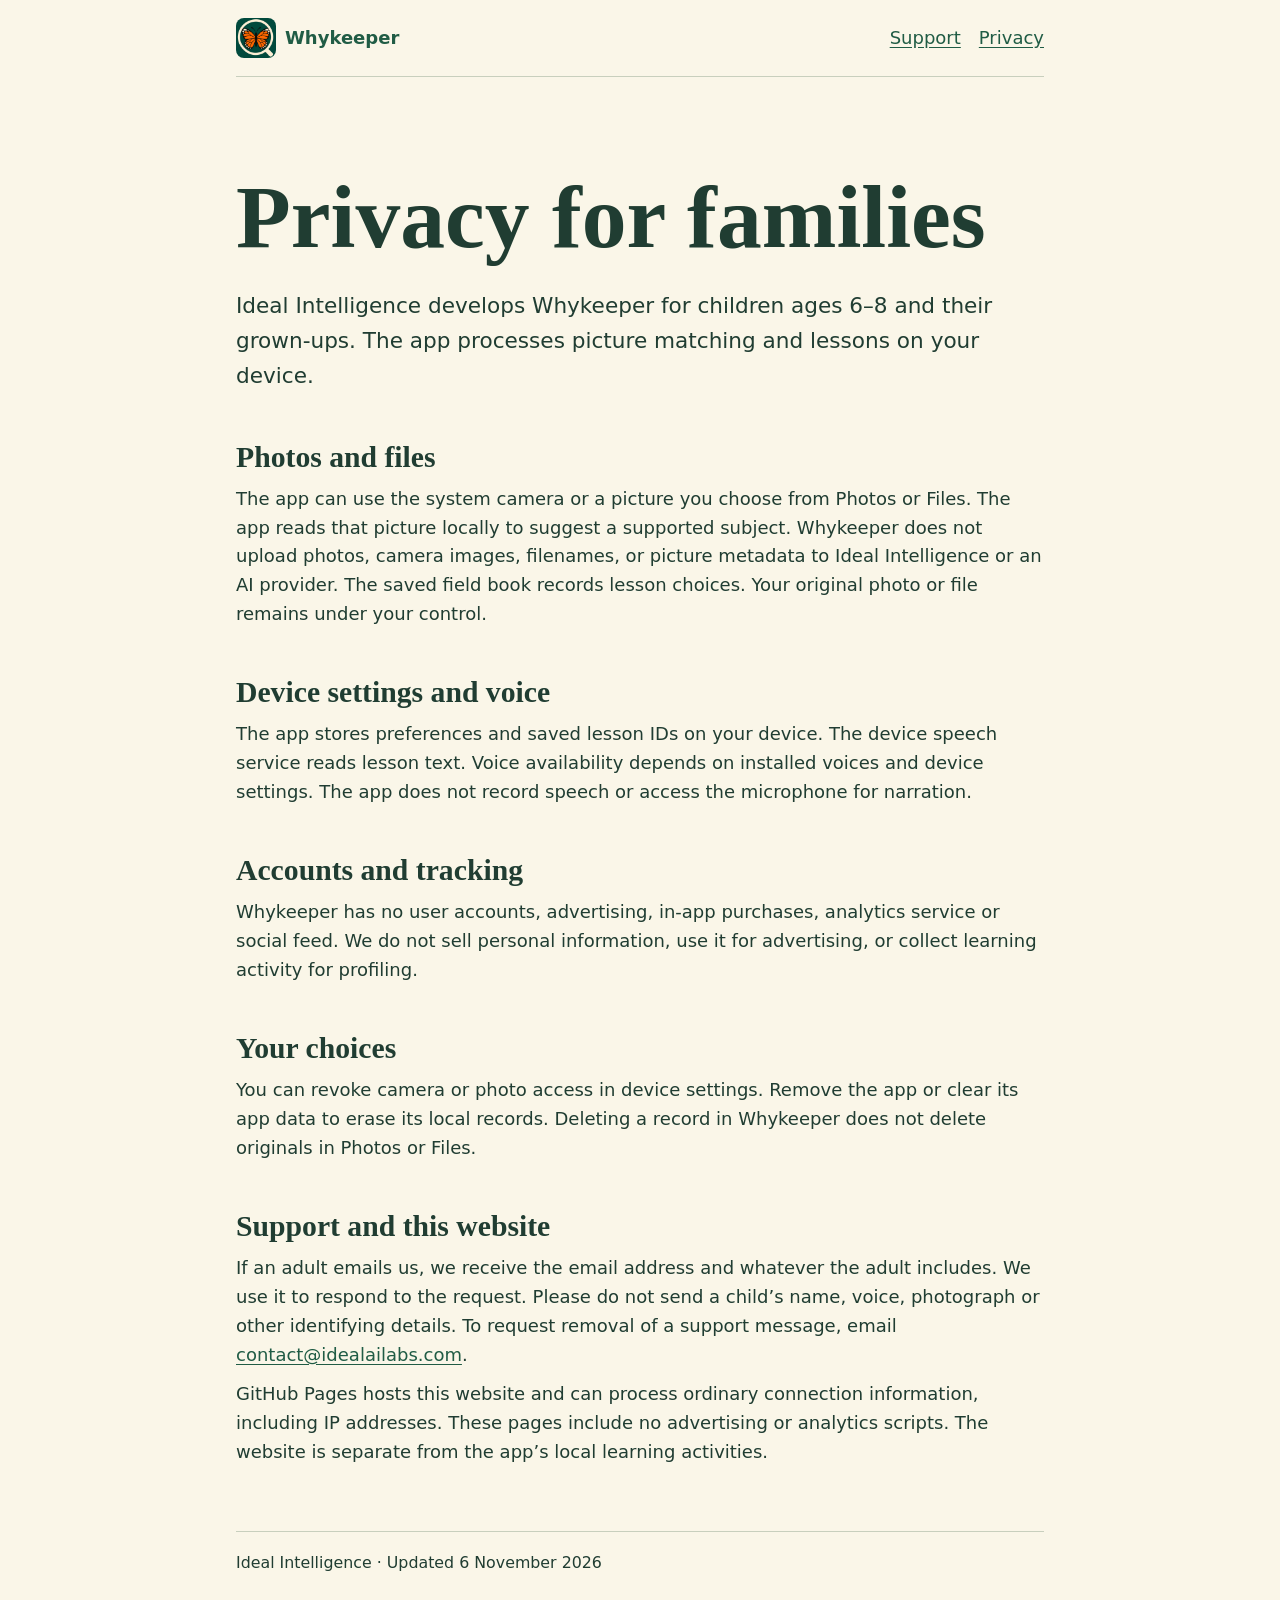
==== privacy.html @ 1511549a "feat: publish Whykeeper family support and privacy pages" ====
<!doctype html>
<html lang="en"><head><meta charset="utf-8"><meta name="viewport" content="width=device-width, initial-scale=1"><link rel="icon" href="icon.png"><link rel="stylesheet" href="style.css"><title>Privacy policy · Whykeeper</title></head>
<body><header><a href="./" aria-label="Whykeeper home"><img alt="" src="icon.png" width="40" height="40">Whykeeper</a><nav aria-label="For families"><a href="support.html">Support</a><a href="privacy.html">Privacy</a></nav></header><main><h1>Privacy for families</h1><p class="intro">Ideal Intelligence develops Whykeeper for children ages 6–8 and their grown-ups. The app processes picture matching and lessons on your device.</p>
<h2>Photos and files</h2><p>The app can use the system camera or a picture you choose from Photos or Files. The app reads that picture locally to suggest a supported subject. Whykeeper does not upload photos, camera images, filenames, or picture metadata to Ideal Intelligence or an AI provider. The saved field book records lesson choices. Your original photo or file remains under your control.</p>
<h2>Device settings and voice</h2><p>The app stores preferences and saved lesson IDs on your device. The device speech service reads lesson text. Voice availability depends on installed voices and device settings. The app does not record speech or access the microphone for narration.</p>
<h2>Accounts and tracking</h2><p>Whykeeper has no user accounts, advertising, in-app purchases, analytics service or social feed. We do not sell personal information, use it for advertising, or collect learning activity for profiling.</p>
<h2>Your choices</h2><p>You can revoke camera or photo access in device settings. Remove the app or clear its app data to erase its local records. Deleting a record in Whykeeper does not delete originals in Photos or Files.</p>
<h2>Support and this website</h2><p>If an adult emails us, we receive the email address and whatever the adult includes. We use it to respond to the request. Please do not send a child’s name, voice, photograph or other identifying details. To request removal of a support message, email <a href="mailto:contact@idealailabs.com">contact@idealailabs.com</a>.</p><p>GitHub Pages hosts this website and can process ordinary connection information, including IP addresses. These pages include no advertising or analytics scripts. The website is separate from the app’s local learning activities.</p></main><footer>Ideal Intelligence · Updated 6 November 2026</footer></body></html>
---- style.css ----
* {box-sizing:border-box} :root {background:#faf6e8; color:#203d32; font:18px/1.6 system-ui,sans-serif} body {max-width:52rem; margin:auto; padding:0 clamp(18px,5vw,64px)} header,header a,nav {display:flex; align-items:center; gap:1rem} header {justify-content:space-between; padding:1rem 0; border-bottom:1px solid #c8cfbd} header>a {font-weight:800; text-decoration:none;gap:.5rem} header img,.hero img {border-radius:20%} a {color:#205c45;text-underline-offset:.18em} main {padding:2rem 0 3rem} h1,h2 {line-height:1.12; font-family:Georgia,serif} h1 {font-size:clamp(2.5rem,7vw,5rem);margin:.6em 0 .25em} h2 {font-size:1.65rem;margin:1.6em 0 .35em} .intro {font-size:1.2rem} p {margin:.6em 0} footer {font-size:.88rem;padding:1rem 0 3rem;border-top:1px solid #c8cfbd} @media(max-width:400px){nav {gap:.5rem}header{font-size:.88rem}}
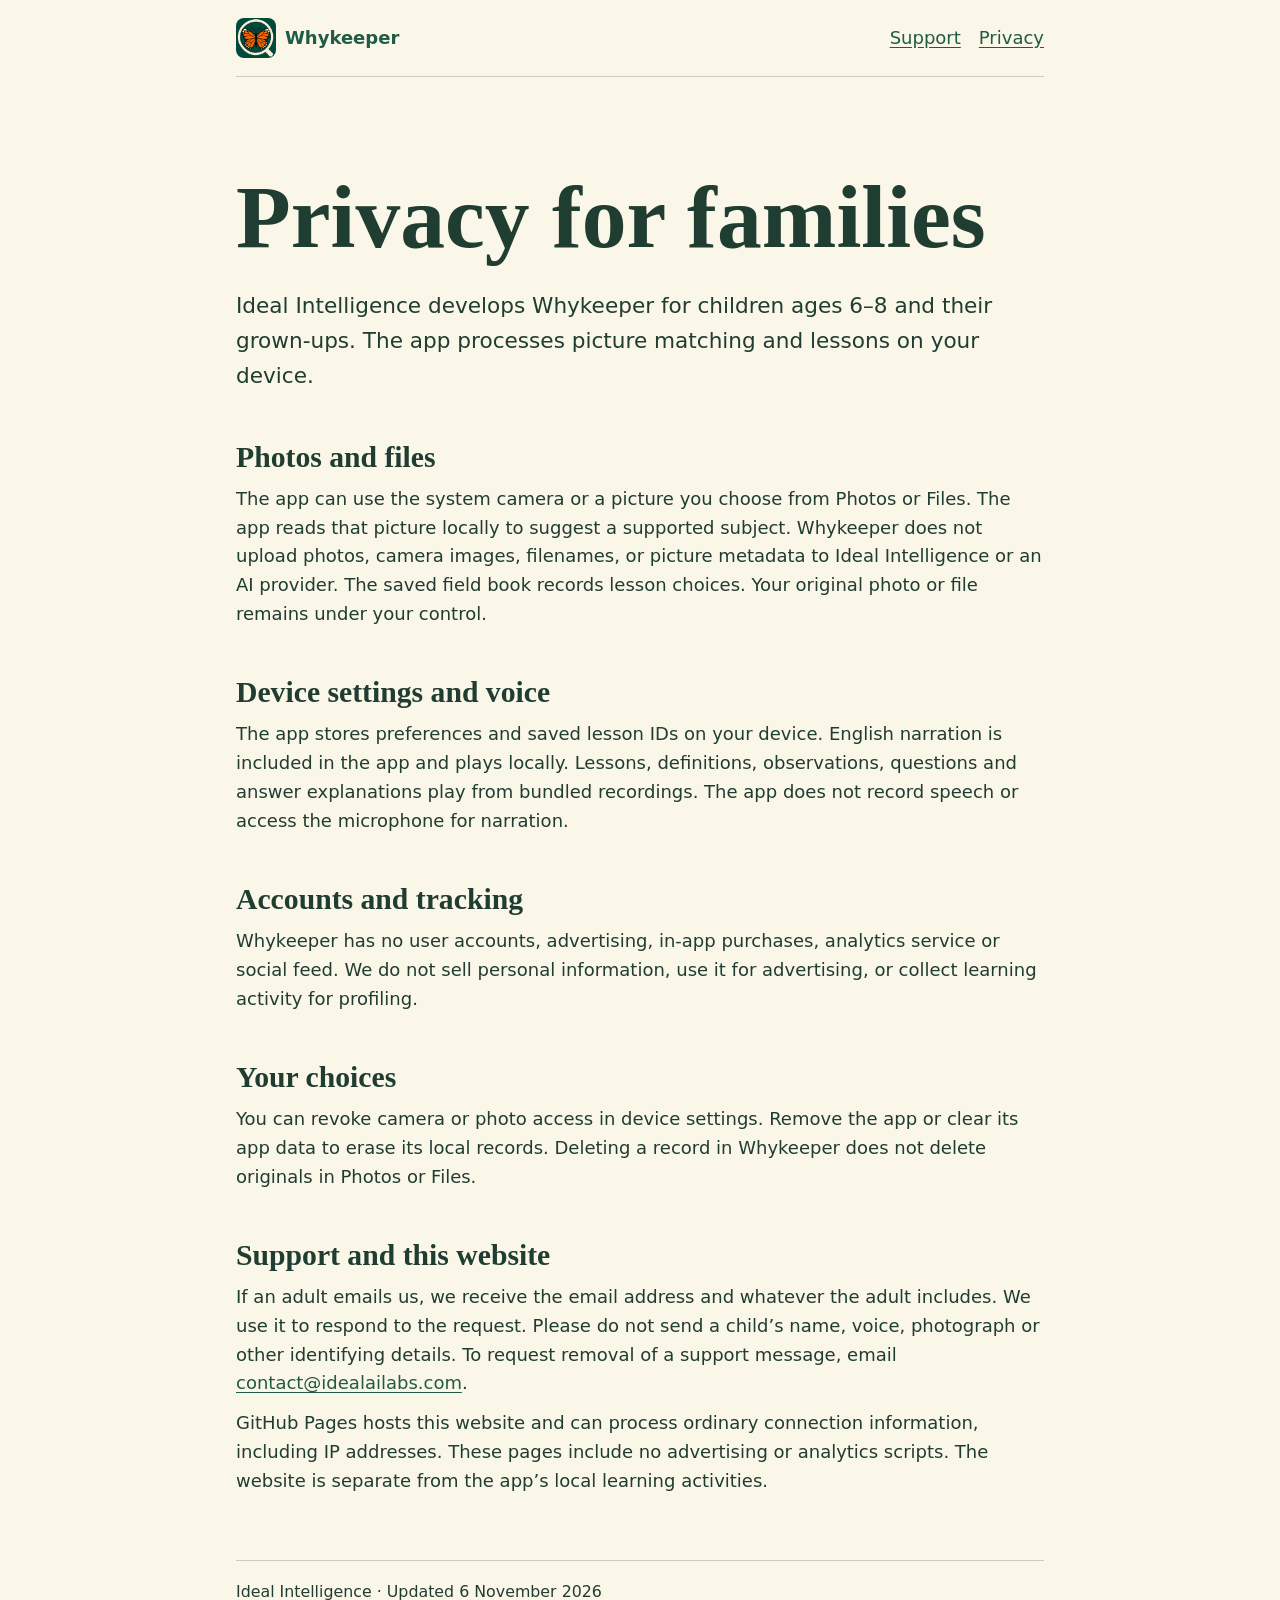
==== commit aff8e27d: "docs: describe bundled offline narration" ====
--- a/privacy.html
+++ b/privacy.html
@@ -2,7 +2,7 @@
 <html lang="en"><head><meta charset="utf-8"><meta name="viewport" content="width=device-width, initial-scale=1"><link rel="icon" href="icon.png"><link rel="stylesheet" href="style.css"><title>Privacy policy · Whykeeper</title></head>
 <body><header><a href="./" aria-label="Whykeeper home"><img alt="" src="icon.png" width="40" height="40">Whykeeper</a><nav aria-label="For families"><a href="support.html">Support</a><a href="privacy.html">Privacy</a></nav></header><main><h1>Privacy for families</h1><p class="intro">Ideal Intelligence develops Whykeeper for children ages 6–8 and their grown-ups. The app processes picture matching and lessons on your device.</p>
 <h2>Photos and files</h2><p>The app can use the system camera or a picture you choose from Photos or Files. The app reads that picture locally to suggest a supported subject. Whykeeper does not upload photos, camera images, filenames, or picture metadata to Ideal Intelligence or an AI provider. The saved field book records lesson choices. Your original photo or file remains under your control.</p>
-<h2>Device settings and voice</h2><p>The app stores preferences and saved lesson IDs on your device. The device speech service reads lesson text. Voice availability depends on installed voices and device settings. The app does not record speech or access the microphone for narration.</p>
+<h2>Device settings and voice</h2><p>The app stores preferences and saved lesson IDs on your device. English narration is included in the app and plays locally. Lessons, definitions, observations, questions and answer explanations play from bundled recordings. The app does not record speech or access the microphone for narration.</p>
 <h2>Accounts and tracking</h2><p>Whykeeper has no user accounts, advertising, in-app purchases, analytics service or social feed. We do not sell personal information, use it for advertising, or collect learning activity for profiling.</p>
 <h2>Your choices</h2><p>You can revoke camera or photo access in device settings. Remove the app or clear its app data to erase its local records. Deleting a record in Whykeeper does not delete originals in Photos or Files.</p>
 <h2>Support and this website</h2><p>If an adult emails us, we receive the email address and whatever the adult includes. We use it to respond to the request. Please do not send a child’s name, voice, photograph or other identifying details. To request removal of a support message, email <a href="mailto:contact@idealailabs.com">contact@idealailabs.com</a>.</p><p>GitHub Pages hosts this website and can process ordinary connection information, including IP addresses. These pages include no advertising or analytics scripts. The website is separate from the app’s local learning activities.</p></main><footer>Ideal Intelligence · Updated 6 November 2026</footer></body></html>
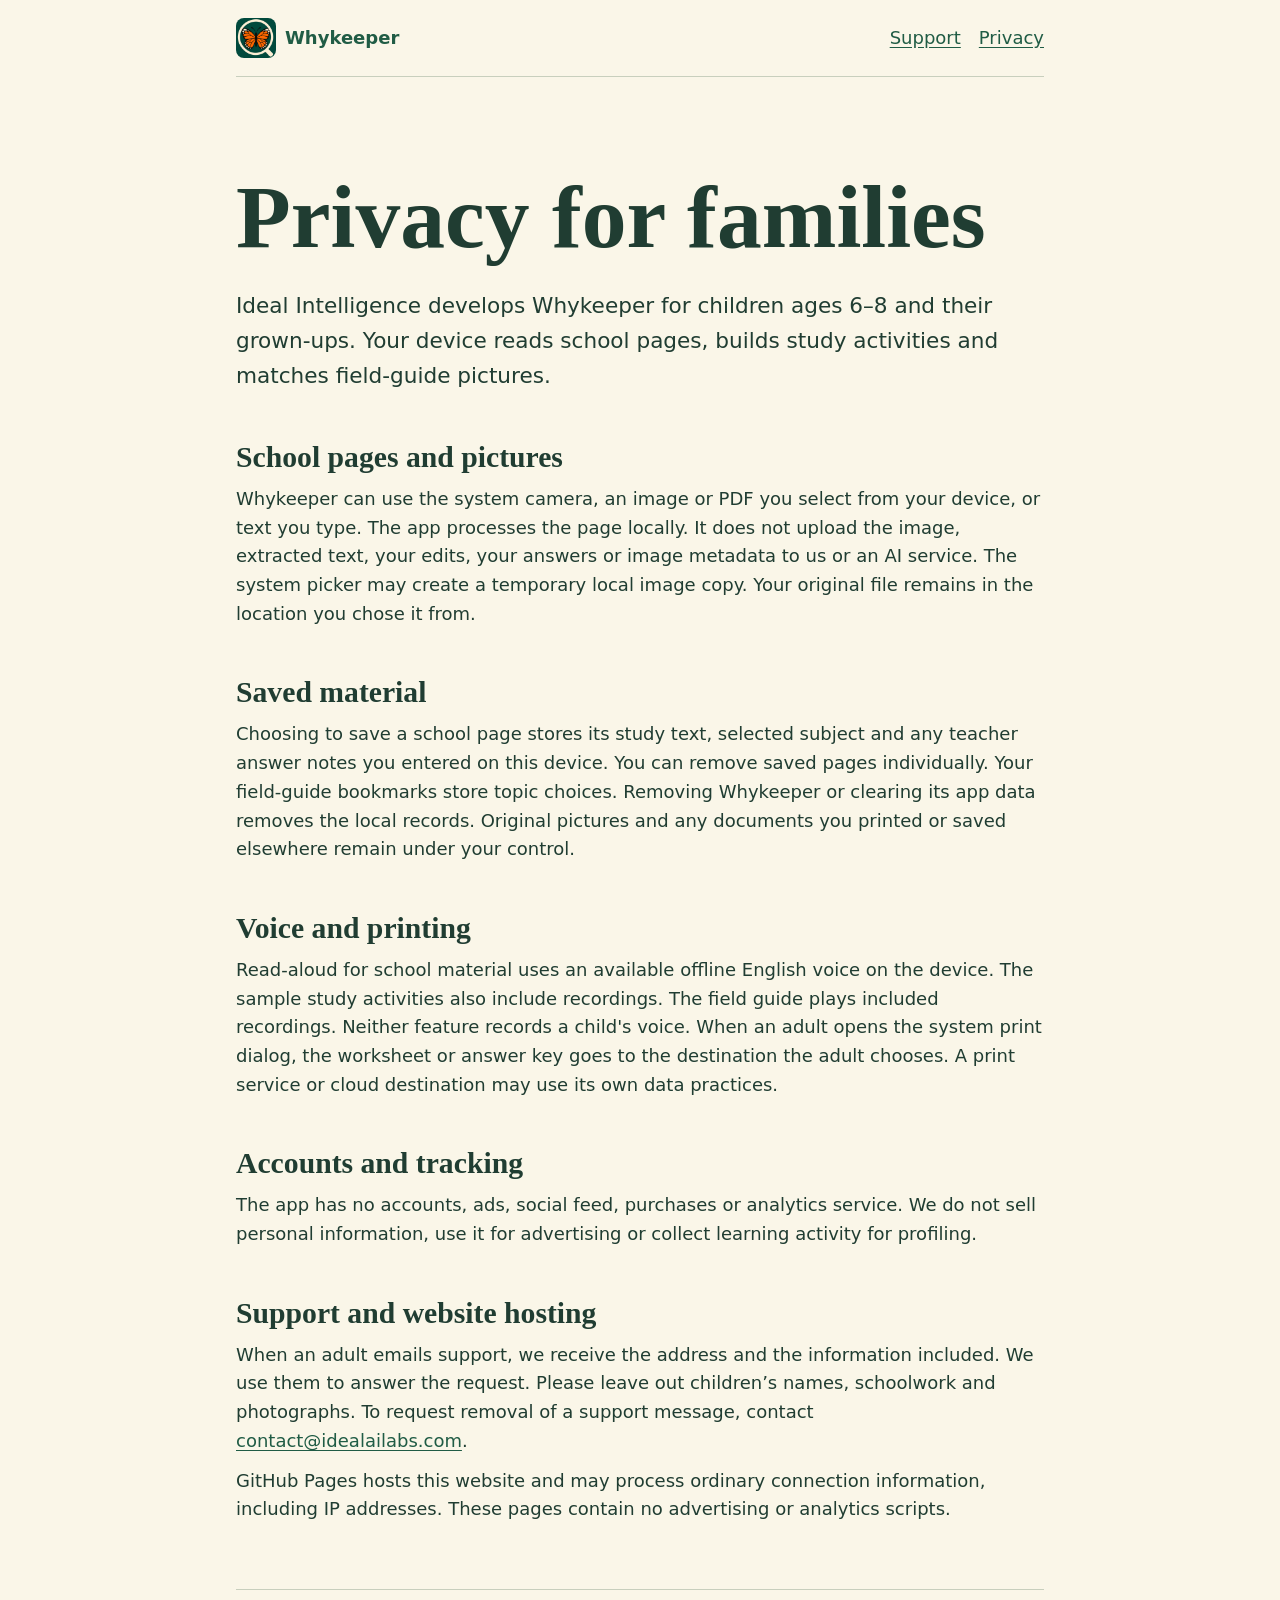
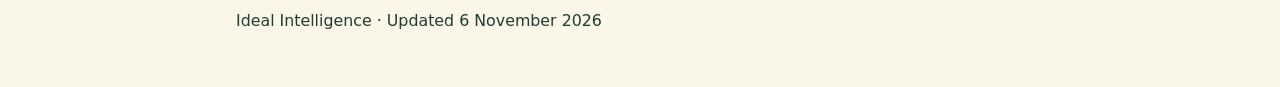
==== commit 71bcd547: "docs: explain schoolbook study and local page privacy" ====
--- a/privacy.html
+++ b/privacy.html
@@ -1,8 +1,19 @@
 <!doctype html>
-<html lang="en"><head><meta charset="utf-8"><meta name="viewport" content="width=device-width, initial-scale=1"><link rel="icon" href="icon.png"><link rel="stylesheet" href="style.css"><title>Privacy policy · Whykeeper</title></head>
-<body><header><a href="./" aria-label="Whykeeper home"><img alt="" src="icon.png" width="40" height="40">Whykeeper</a><nav aria-label="For families"><a href="support.html">Support</a><a href="privacy.html">Privacy</a></nav></header><main><h1>Privacy for families</h1><p class="intro">Ideal Intelligence develops Whykeeper for children ages 6–8 and their grown-ups. The app processes picture matching and lessons on your device.</p>
-<h2>Photos and files</h2><p>The app can use the system camera or a picture you choose from Photos or Files. The app reads that picture locally to suggest a supported subject. Whykeeper does not upload photos, camera images, filenames, or picture metadata to Ideal Intelligence or an AI provider. The saved field book records lesson choices. Your original photo or file remains under your control.</p>
-<h2>Device settings and voice</h2><p>The app stores preferences and saved lesson IDs on your device. English narration is included in the app and plays locally. Lessons, definitions, observations, questions and answer explanations play from bundled recordings. The app does not record speech or access the microphone for narration.</p>
-<h2>Accounts and tracking</h2><p>Whykeeper has no user accounts, advertising, in-app purchases, analytics service or social feed. We do not sell personal information, use it for advertising, or collect learning activity for profiling.</p>
-<h2>Your choices</h2><p>You can revoke camera or photo access in device settings. Remove the app or clear its app data to erase its local records. Deleting a record in Whykeeper does not delete originals in Photos or Files.</p>
-<h2>Support and this website</h2><p>If an adult emails us, we receive the email address and whatever the adult includes. We use it to respond to the request. Please do not send a child’s name, voice, photograph or other identifying details. To request removal of a support message, email <a href="mailto:contact@idealailabs.com">contact@idealailabs.com</a>.</p><p>GitHub Pages hosts this website and can process ordinary connection information, including IP addresses. These pages include no advertising or analytics scripts. The website is separate from the app’s local learning activities.</p></main><footer>Ideal Intelligence · Updated 6 November 2026</footer></body></html>+<html lang="en">
+<head>
+  <meta charset="utf-8"><meta name="viewport" content="width=device-width, initial-scale=1">
+  <link rel="icon" href="icon.png"><link rel="stylesheet" href="style.css">
+  <title>Privacy policy · Whykeeper</title>
+</head>
+<body>
+<header><a href="./" aria-label="Whykeeper home"><img alt="" src="icon.png" width="40" height="40">Whykeeper</a><nav aria-label="For families"><a href="support.html">Support</a><a href="privacy.html">Privacy</a></nav></header>
+<main>
+  <h1>Privacy for families</h1><p class="intro">Ideal Intelligence develops Whykeeper for children ages 6–8 and their grown-ups. Your device reads school pages, builds study activities and matches field-guide pictures.</p>
+  <h2>School pages and pictures</h2><p>Whykeeper can use the system camera, an image or PDF you select from your device, or text you type. The app processes the page locally. It does not upload the image, extracted text, your edits, your answers or image metadata to us or an AI service. The system picker may create a temporary local image copy. Your original file remains in the location you chose it from.</p>
+  <h2>Saved material</h2><p>Choosing to save a school page stores its study text, selected subject and any teacher answer notes you entered on this device. You can remove saved pages individually. Your field-guide bookmarks store topic choices. Removing Whykeeper or clearing its app data removes the local records. Original pictures and any documents you printed or saved elsewhere remain under your control.</p>
+  <h2>Voice and printing</h2><p>Read-aloud for school material uses an available offline English voice on the device. The sample study activities also include recordings. The field guide plays included recordings. Neither feature records a child's voice. When an adult opens the system print dialog, the worksheet or answer key goes to the destination the adult chooses. A print service or cloud destination may use its own data practices.</p>
+  <h2>Accounts and tracking</h2><p>The app has no accounts, ads, social feed, purchases or analytics service. We do not sell personal information, use it for advertising or collect learning activity for profiling.</p>
+  <h2>Support and website hosting</h2><p>When an adult emails support, we receive the address and the information included. We use them to answer the request. Please leave out children’s names, schoolwork and photographs. To request removal of a support message, contact <a href="mailto:contact@idealailabs.com">contact@idealailabs.com</a>.</p><p>GitHub Pages hosts this website and may process ordinary connection information, including IP addresses. These pages contain no advertising or analytics scripts.</p></main>
+<footer>Ideal Intelligence · Updated 6 November 2026</footer>
+</body>
+</html>
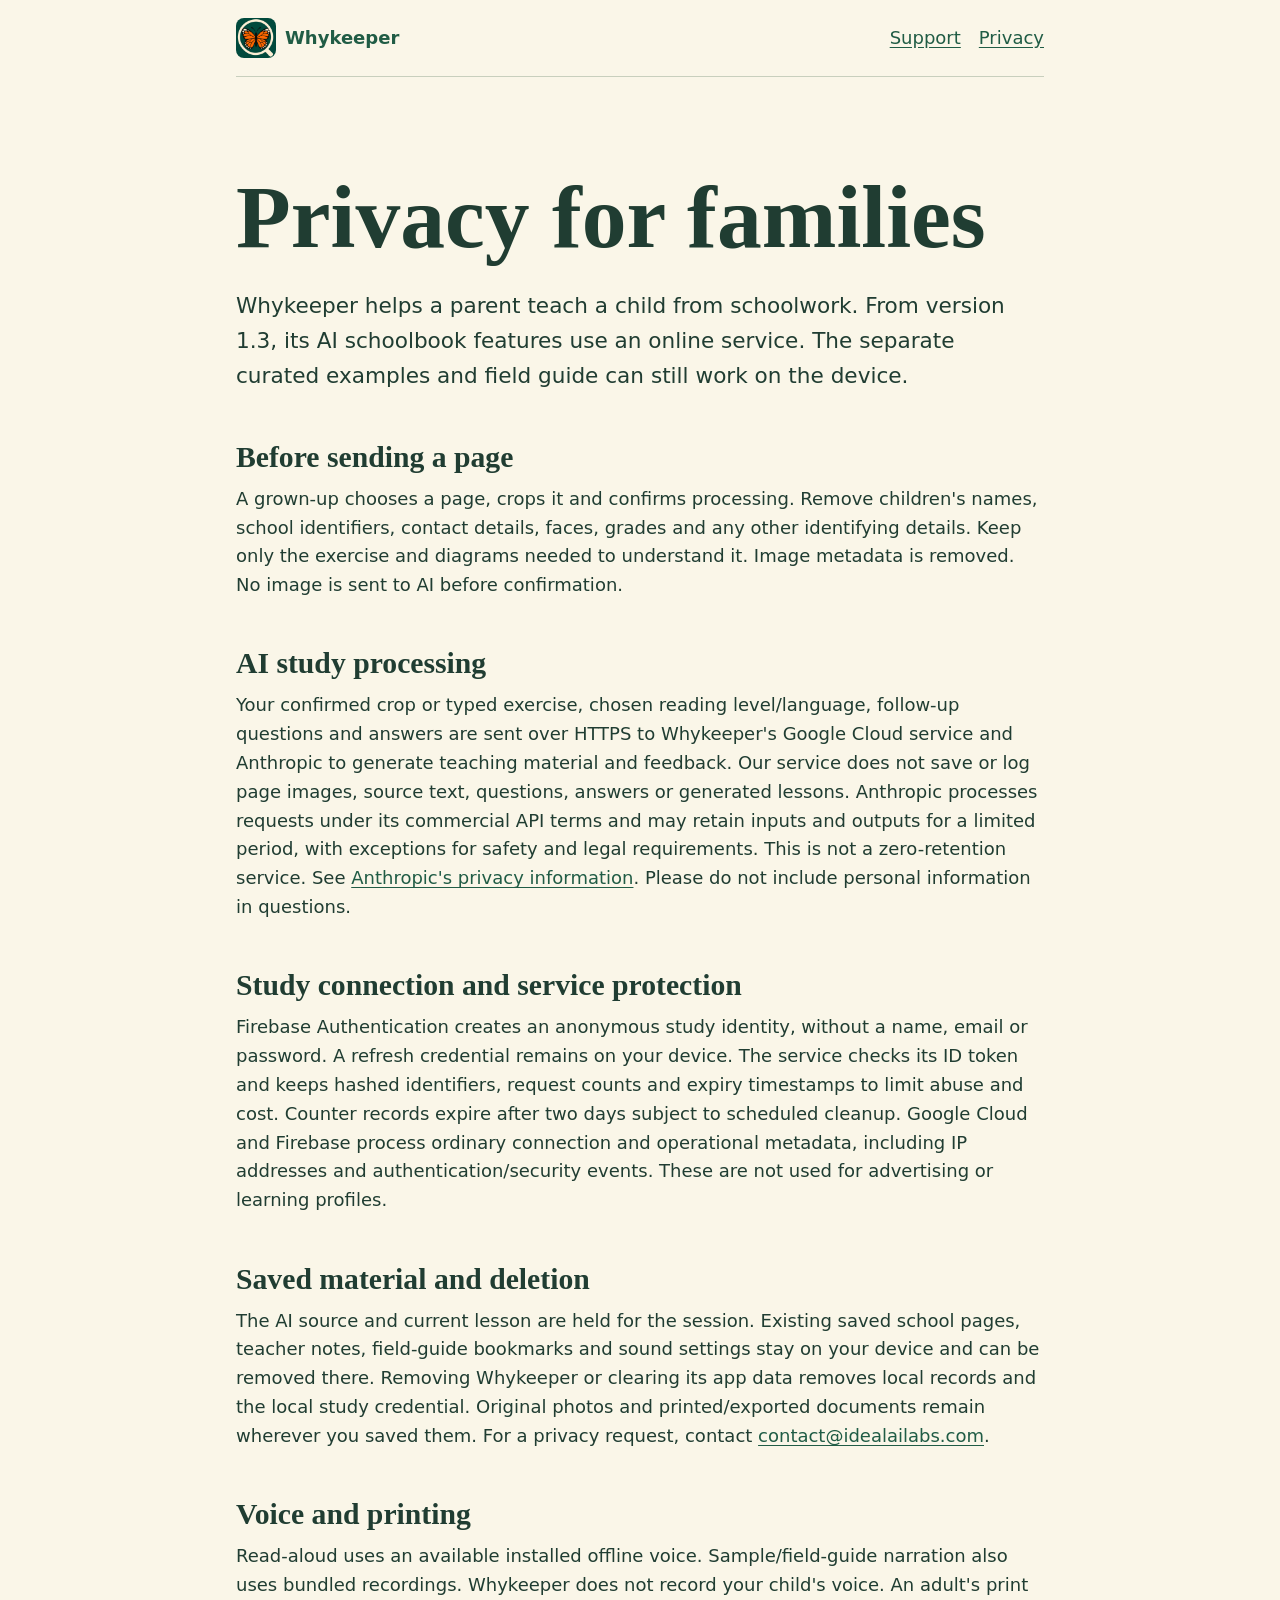
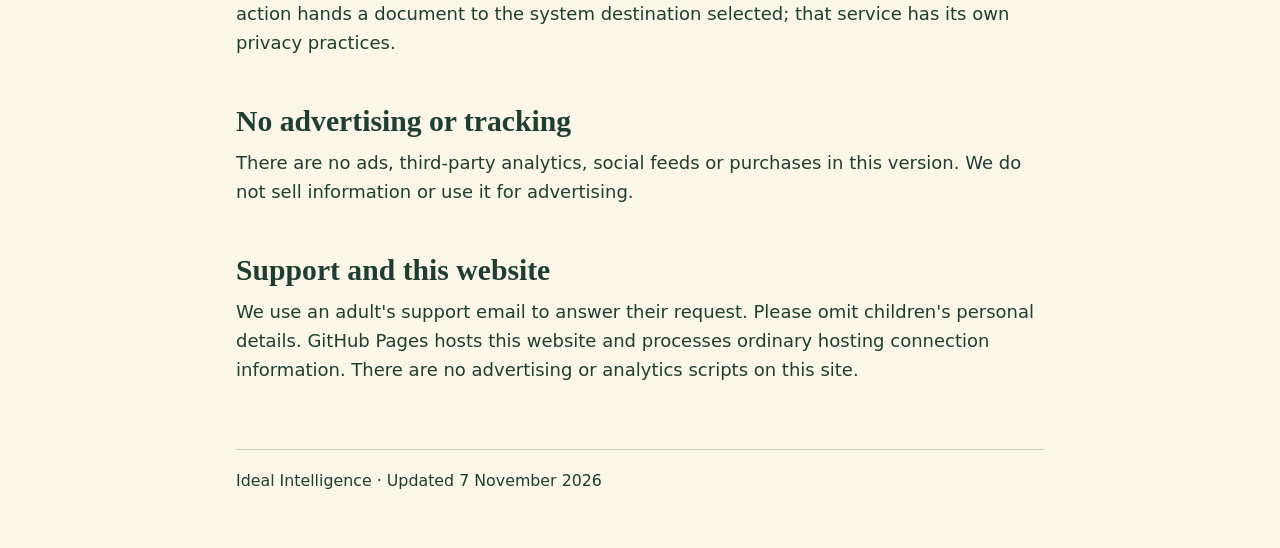
==== commit ba714437: "docs: disclose parent-approved AI schoolbook processing" ====
--- a/privacy.html
+++ b/privacy.html
@@ -8,12 +8,15 @@
 <body>
 <header><a href="./" aria-label="Whykeeper home"><img alt="" src="icon.png" width="40" height="40">Whykeeper</a><nav aria-label="For families"><a href="support.html">Support</a><a href="privacy.html">Privacy</a></nav></header>
 <main>
-  <h1>Privacy for families</h1><p class="intro">Ideal Intelligence develops Whykeeper for children ages 6–8 and their grown-ups. Your device reads school pages, builds study activities and matches field-guide pictures.</p>
-  <h2>School pages and pictures</h2><p>Whykeeper can use the system camera, an image or PDF you select from your device, or text you type. The app processes the page locally. It does not upload the image, extracted text, your edits, your answers or image metadata to us or an AI service. The system picker may create a temporary local image copy. Your original file remains in the location you chose it from.</p>
-  <h2>Saved material</h2><p>Choosing to save a school page stores its study text, selected subject and any teacher answer notes you entered on this device. You can remove saved pages individually. Your field-guide bookmarks store topic choices. Removing Whykeeper or clearing its app data removes the local records. Original pictures and any documents you printed or saved elsewhere remain under your control.</p>
-  <h2>Voice and printing</h2><p>Read-aloud for school material uses an available offline English voice on the device. The sample study activities also include recordings. The field guide plays included recordings. Neither feature records a child's voice. When an adult opens the system print dialog, the worksheet or answer key goes to the destination the adult chooses. A print service or cloud destination may use its own data practices.</p>
-  <h2>Accounts and tracking</h2><p>The app has no accounts, ads, social feed, purchases or analytics service. We do not sell personal information, use it for advertising or collect learning activity for profiling.</p>
-  <h2>Support and website hosting</h2><p>When an adult emails support, we receive the address and the information included. We use them to answer the request. Please leave out children’s names, schoolwork and photographs. To request removal of a support message, contact <a href="mailto:contact@idealailabs.com">contact@idealailabs.com</a>.</p><p>GitHub Pages hosts this website and may process ordinary connection information, including IP addresses. These pages contain no advertising or analytics scripts.</p></main>
-<footer>Ideal Intelligence · Updated 6 November 2026</footer>
+<h1>Privacy for families</h1><p class="intro">Whykeeper helps a parent teach a child from schoolwork. From version 1.3, its AI schoolbook features use an online service. The separate curated examples and field guide can still work on the device.</p>
+<h2>Before sending a page</h2><p>A grown-up chooses a page, crops it and confirms processing. Remove children's names, school identifiers, contact details, faces, grades and any other identifying details. Keep only the exercise and diagrams needed to understand it. Image metadata is removed. No image is sent to AI before confirmation.</p>
+<h2>AI study processing</h2><p>Your confirmed crop or typed exercise, chosen reading level/language, follow-up questions and answers are sent over HTTPS to Whykeeper's Google Cloud service and Anthropic to generate teaching material and feedback. Our service does not save or log page images, source text, questions, answers or generated lessons. Anthropic processes requests under its commercial API terms and may retain inputs and outputs for a limited period, with exceptions for safety and legal requirements. This is not a zero-retention service. See <a href="https://privacy.claude.com/">Anthropic's privacy information</a>. Please do not include personal information in questions.</p>
+<h2>Study connection and service protection</h2><p>Firebase Authentication creates an anonymous study identity, without a name, email or password. A refresh credential remains on your device. The service checks its ID token and keeps hashed identifiers, request counts and expiry timestamps to limit abuse and cost. Counter records expire after two days subject to scheduled cleanup. Google Cloud and Firebase process ordinary connection and operational metadata, including IP addresses and authentication/security events. These are not used for advertising or learning profiles.</p>
+<h2>Saved material and deletion</h2><p>The AI source and current lesson are held for the session. Existing saved school pages, teacher notes, field-guide bookmarks and sound settings stay on your device and can be removed there. Removing Whykeeper or clearing its app data removes local records and the local study credential. Original photos and printed/exported documents remain wherever you saved them. For a privacy request, contact <a href="mailto:contact@idealailabs.com">contact@idealailabs.com</a>.</p>
+<h2>Voice and printing</h2><p>Read-aloud uses an available installed offline voice. Sample/field-guide narration also uses bundled recordings. Whykeeper does not record your child's voice. An adult's print action hands a document to the system destination selected; that service has its own privacy practices.</p>
+<h2>No advertising or tracking</h2><p>There are no ads, third-party analytics, social feeds or purchases in this version. We do not sell information or use it for advertising.</p>
+<h2>Support and this website</h2><p>We use an adult's support email to answer their request. Please omit children's personal details. GitHub Pages hosts this website and processes ordinary hosting connection information. There are no advertising or analytics scripts on this site.</p>
+</main>
+<footer>Ideal Intelligence · Updated 7 November 2026</footer>
 </body>
 </html>
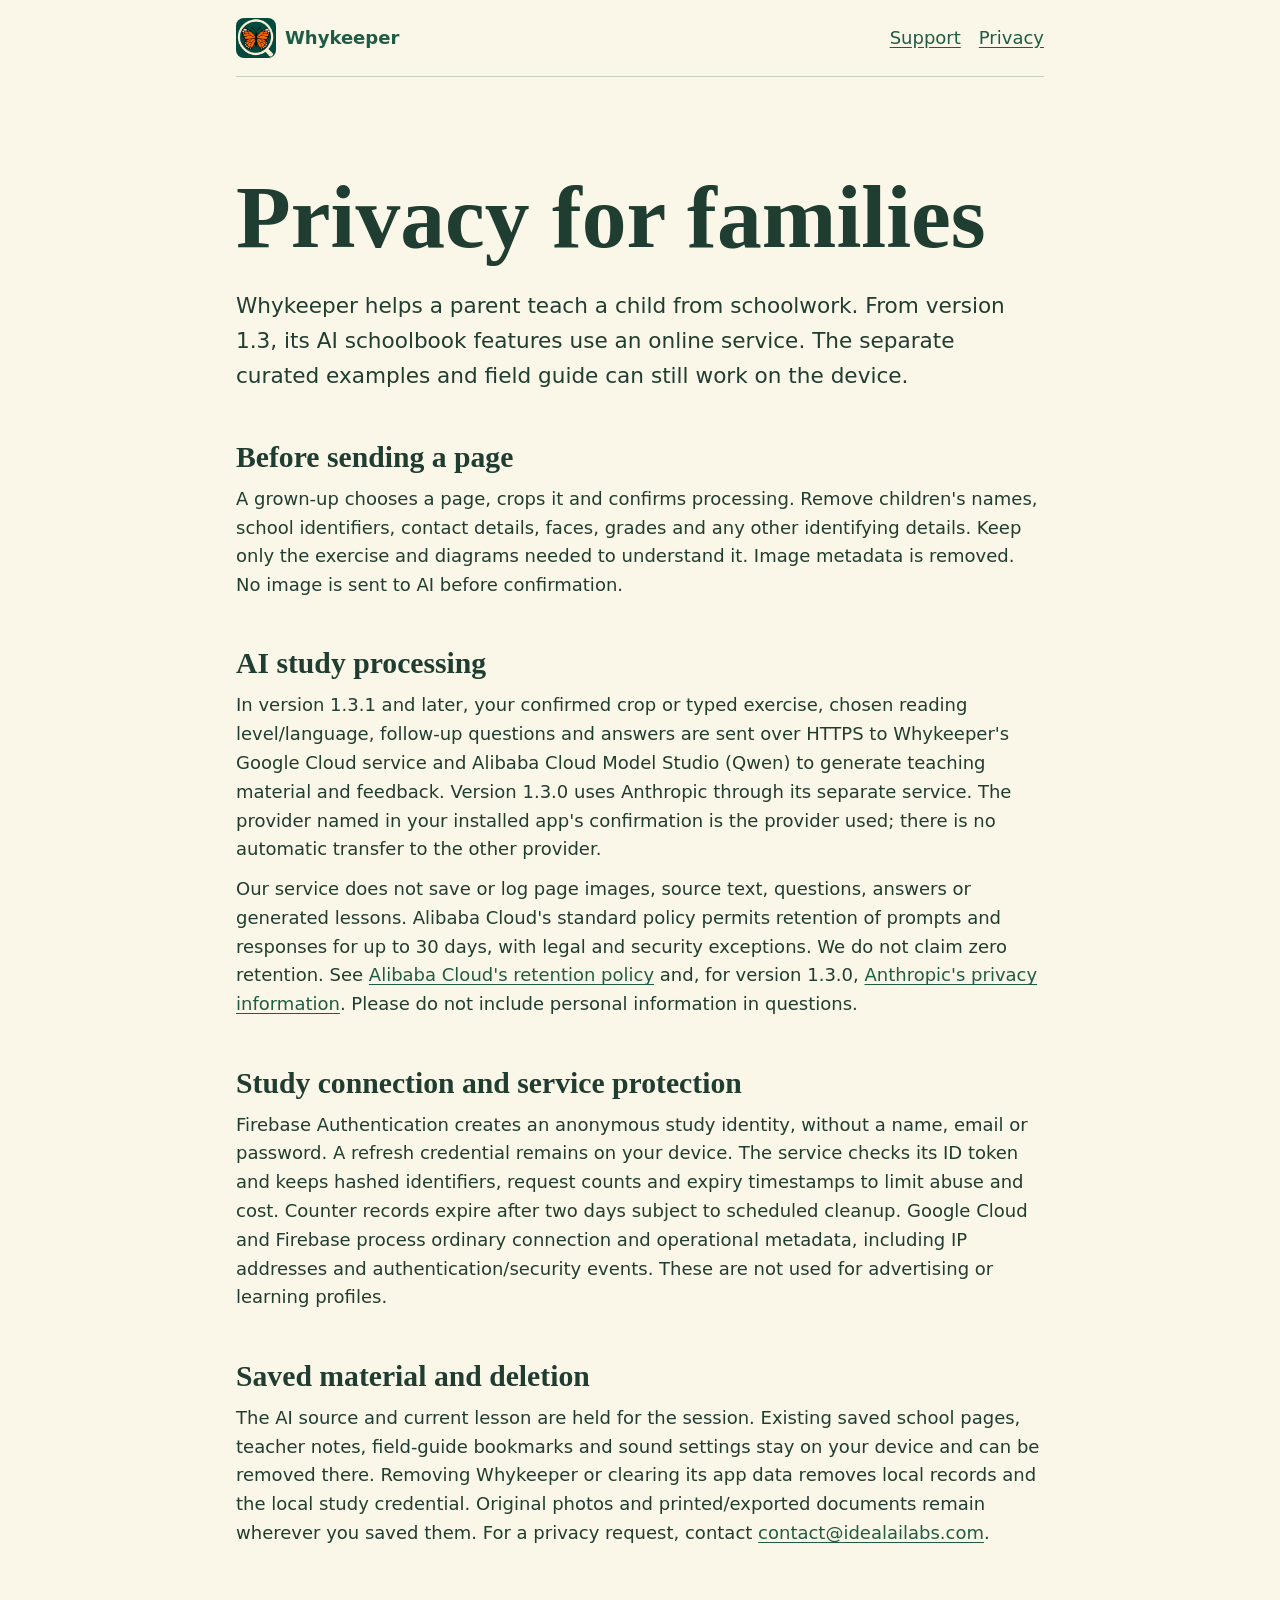
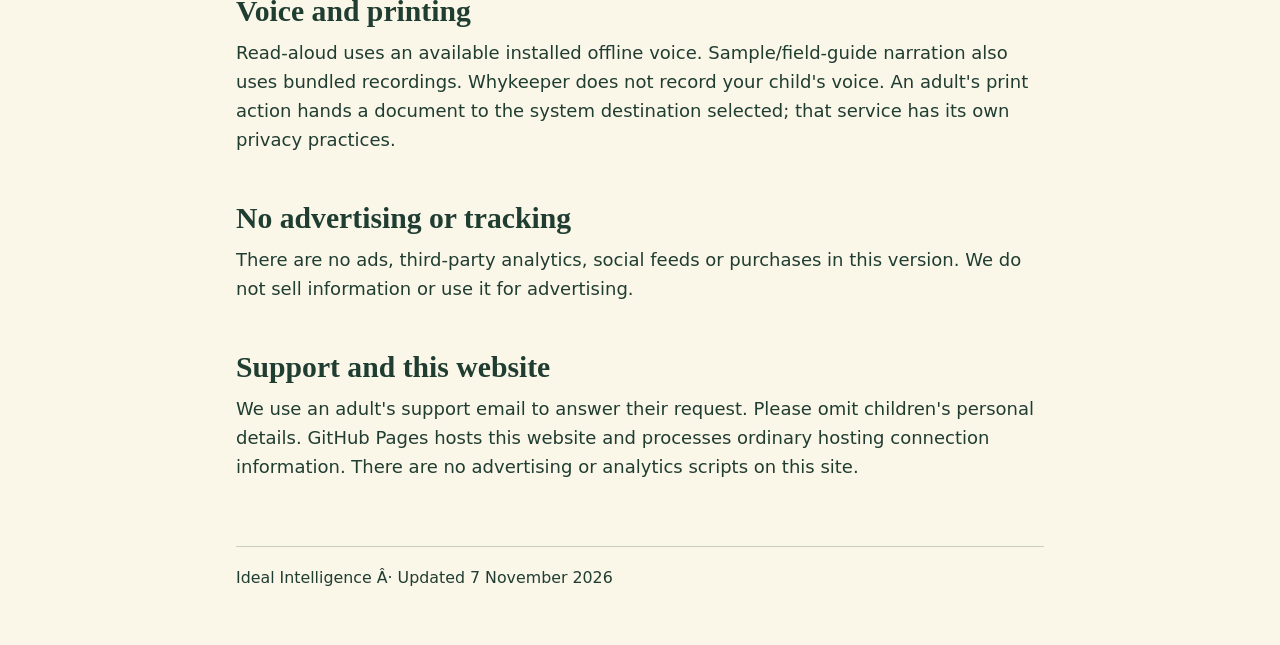
==== commit 8d26cb27: "docs: disclose Qwen study processing for version 1.3.1" ====
--- a/privacy.html
+++ b/privacy.html
@@ -3,20 +3,20 @@
 <head>
   <meta charset="utf-8"><meta name="viewport" content="width=device-width, initial-scale=1">
   <link rel="icon" href="icon.png"><link rel="stylesheet" href="style.css">
-  <title>Privacy policy · Whykeeper</title>
+  <title>Privacy policy Â· Whykeeper</title>
 </head>
 <body>
 <header><a href="./" aria-label="Whykeeper home"><img alt="" src="icon.png" width="40" height="40">Whykeeper</a><nav aria-label="For families"><a href="support.html">Support</a><a href="privacy.html">Privacy</a></nav></header>
 <main>
 <h1>Privacy for families</h1><p class="intro">Whykeeper helps a parent teach a child from schoolwork. From version 1.3, its AI schoolbook features use an online service. The separate curated examples and field guide can still work on the device.</p>
 <h2>Before sending a page</h2><p>A grown-up chooses a page, crops it and confirms processing. Remove children's names, school identifiers, contact details, faces, grades and any other identifying details. Keep only the exercise and diagrams needed to understand it. Image metadata is removed. No image is sent to AI before confirmation.</p>
-<h2>AI study processing</h2><p>Your confirmed crop or typed exercise, chosen reading level/language, follow-up questions and answers are sent over HTTPS to Whykeeper's Google Cloud service and Anthropic to generate teaching material and feedback. Our service does not save or log page images, source text, questions, answers or generated lessons. Anthropic processes requests under its commercial API terms and may retain inputs and outputs for a limited period, with exceptions for safety and legal requirements. This is not a zero-retention service. See <a href="https://privacy.claude.com/">Anthropic's privacy information</a>. Please do not include personal information in questions.</p>
+<h2>AI study processing</h2><p>In version 1.3.1 and later, your confirmed crop or typed exercise, chosen reading level/language, follow-up questions and answers are sent over HTTPS to Whykeeper's Google Cloud service and Alibaba Cloud Model Studio (Qwen) to generate teaching material and feedback. Version 1.3.0 uses Anthropic through its separate service. The provider named in your installed app's confirmation is the provider used; there is no automatic transfer to the other provider.</p><p>Our service does not save or log page images, source text, questions, answers or generated lessons. Alibaba Cloud's standard policy permits retention of prompts and responses for up to 30 days, with legal and security exceptions. We do not claim zero retention. See <a href="https://www.alibabacloud.com/help/en/model-studio/data-retention-policy">Alibaba Cloud's retention policy</a> and, for version 1.3.0, <a href="https://privacy.claude.com/">Anthropic's privacy information</a>. Please do not include personal information in questions.</p>
 <h2>Study connection and service protection</h2><p>Firebase Authentication creates an anonymous study identity, without a name, email or password. A refresh credential remains on your device. The service checks its ID token and keeps hashed identifiers, request counts and expiry timestamps to limit abuse and cost. Counter records expire after two days subject to scheduled cleanup. Google Cloud and Firebase process ordinary connection and operational metadata, including IP addresses and authentication/security events. These are not used for advertising or learning profiles.</p>
 <h2>Saved material and deletion</h2><p>The AI source and current lesson are held for the session. Existing saved school pages, teacher notes, field-guide bookmarks and sound settings stay on your device and can be removed there. Removing Whykeeper or clearing its app data removes local records and the local study credential. Original photos and printed/exported documents remain wherever you saved them. For a privacy request, contact <a href="mailto:contact@idealailabs.com">contact@idealailabs.com</a>.</p>
 <h2>Voice and printing</h2><p>Read-aloud uses an available installed offline voice. Sample/field-guide narration also uses bundled recordings. Whykeeper does not record your child's voice. An adult's print action hands a document to the system destination selected; that service has its own privacy practices.</p>
 <h2>No advertising or tracking</h2><p>There are no ads, third-party analytics, social feeds or purchases in this version. We do not sell information or use it for advertising.</p>
 <h2>Support and this website</h2><p>We use an adult's support email to answer their request. Please omit children's personal details. GitHub Pages hosts this website and processes ordinary hosting connection information. There are no advertising or analytics scripts on this site.</p>
 </main>
-<footer>Ideal Intelligence · Updated 7 November 2026</footer>
+<footer>Ideal Intelligence Â· Updated 7 November 2026</footer>
 </body>
 </html>
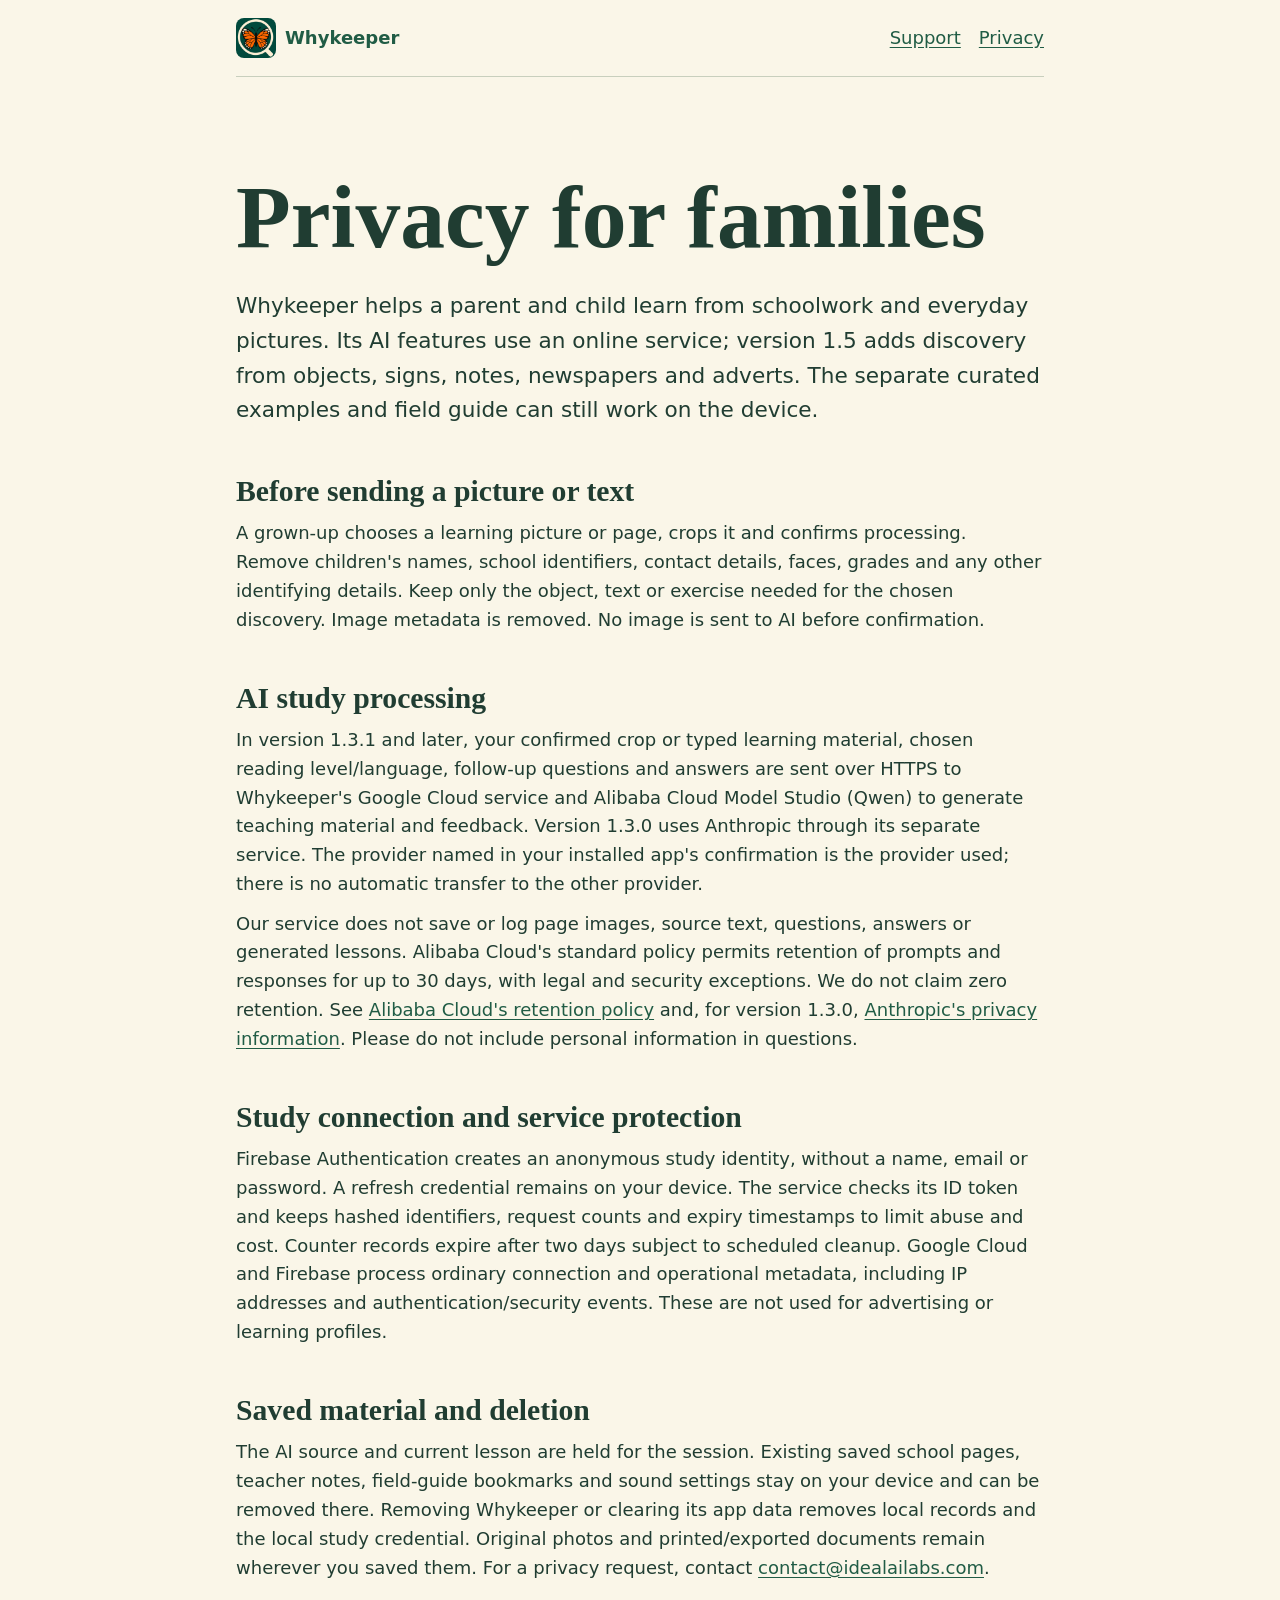
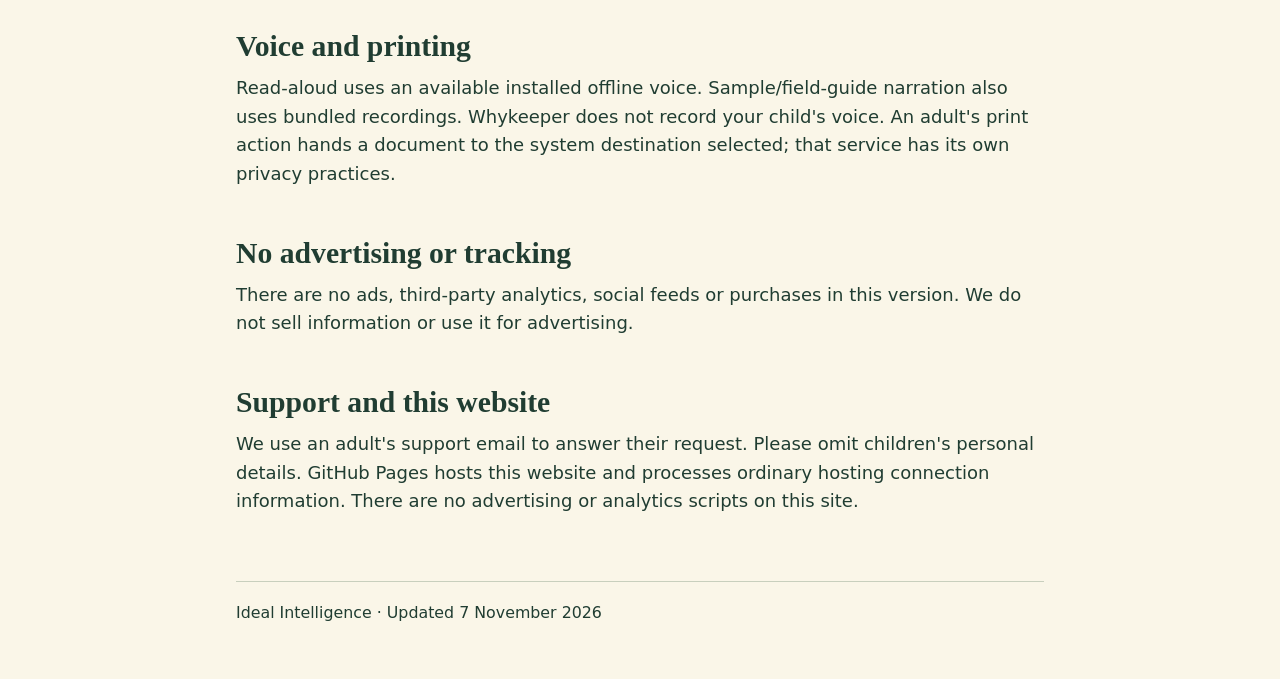
==== commit 49979da8: "docs: explain everyday discovery and reviewed photo processing" ====
--- a/privacy.html
+++ b/privacy.html
@@ -3,20 +3,20 @@
 <head>
   <meta charset="utf-8"><meta name="viewport" content="width=device-width, initial-scale=1">
   <link rel="icon" href="icon.png"><link rel="stylesheet" href="style.css">
-  <title>Privacy policy Â· Whykeeper</title>
+  <title>Privacy policy · Whykeeper</title>
 </head>
 <body>
 <header><a href="./" aria-label="Whykeeper home"><img alt="" src="icon.png" width="40" height="40">Whykeeper</a><nav aria-label="For families"><a href="support.html">Support</a><a href="privacy.html">Privacy</a></nav></header>
 <main>
-<h1>Privacy for families</h1><p class="intro">Whykeeper helps a parent teach a child from schoolwork. From version 1.3, its AI schoolbook features use an online service. The separate curated examples and field guide can still work on the device.</p>
-<h2>Before sending a page</h2><p>A grown-up chooses a page, crops it and confirms processing. Remove children's names, school identifiers, contact details, faces, grades and any other identifying details. Keep only the exercise and diagrams needed to understand it. Image metadata is removed. No image is sent to AI before confirmation.</p>
-<h2>AI study processing</h2><p>In version 1.3.1 and later, your confirmed crop or typed exercise, chosen reading level/language, follow-up questions and answers are sent over HTTPS to Whykeeper's Google Cloud service and Alibaba Cloud Model Studio (Qwen) to generate teaching material and feedback. Version 1.3.0 uses Anthropic through its separate service. The provider named in your installed app's confirmation is the provider used; there is no automatic transfer to the other provider.</p><p>Our service does not save or log page images, source text, questions, answers or generated lessons. Alibaba Cloud's standard policy permits retention of prompts and responses for up to 30 days, with legal and security exceptions. We do not claim zero retention. See <a href="https://www.alibabacloud.com/help/en/model-studio/data-retention-policy">Alibaba Cloud's retention policy</a> and, for version 1.3.0, <a href="https://privacy.claude.com/">Anthropic's privacy information</a>. Please do not include personal information in questions.</p>
+<h1>Privacy for families</h1><p class="intro">Whykeeper helps a parent and child learn from schoolwork and everyday pictures. Its AI features use an online service; version 1.5 adds discovery from objects, signs, notes, newspapers and adverts. The separate curated examples and field guide can still work on the device.</p>
+<h2>Before sending a picture or text</h2><p>A grown-up chooses a learning picture or page, crops it and confirms processing. Remove children's names, school identifiers, contact details, faces, grades and any other identifying details. Keep only the object, text or exercise needed for the chosen discovery. Image metadata is removed. No image is sent to AI before confirmation.</p>
+<h2>AI study processing</h2><p>In version 1.3.1 and later, your confirmed crop or typed learning material, chosen reading level/language, follow-up questions and answers are sent over HTTPS to Whykeeper's Google Cloud service and Alibaba Cloud Model Studio (Qwen) to generate teaching material and feedback. Version 1.3.0 uses Anthropic through its separate service. The provider named in your installed app's confirmation is the provider used; there is no automatic transfer to the other provider.</p><p>Our service does not save or log page images, source text, questions, answers or generated lessons. Alibaba Cloud's standard policy permits retention of prompts and responses for up to 30 days, with legal and security exceptions. We do not claim zero retention. See <a href="https://www.alibabacloud.com/help/en/model-studio/data-retention-policy">Alibaba Cloud's retention policy</a> and, for version 1.3.0, <a href="https://privacy.claude.com/">Anthropic's privacy information</a>. Please do not include personal information in questions.</p>
 <h2>Study connection and service protection</h2><p>Firebase Authentication creates an anonymous study identity, without a name, email or password. A refresh credential remains on your device. The service checks its ID token and keeps hashed identifiers, request counts and expiry timestamps to limit abuse and cost. Counter records expire after two days subject to scheduled cleanup. Google Cloud and Firebase process ordinary connection and operational metadata, including IP addresses and authentication/security events. These are not used for advertising or learning profiles.</p>
 <h2>Saved material and deletion</h2><p>The AI source and current lesson are held for the session. Existing saved school pages, teacher notes, field-guide bookmarks and sound settings stay on your device and can be removed there. Removing Whykeeper or clearing its app data removes local records and the local study credential. Original photos and printed/exported documents remain wherever you saved them. For a privacy request, contact <a href="mailto:contact@idealailabs.com">contact@idealailabs.com</a>.</p>
 <h2>Voice and printing</h2><p>Read-aloud uses an available installed offline voice. Sample/field-guide narration also uses bundled recordings. Whykeeper does not record your child's voice. An adult's print action hands a document to the system destination selected; that service has its own privacy practices.</p>
 <h2>No advertising or tracking</h2><p>There are no ads, third-party analytics, social feeds or purchases in this version. We do not sell information or use it for advertising.</p>
 <h2>Support and this website</h2><p>We use an adult's support email to answer their request. Please omit children's personal details. GitHub Pages hosts this website and processes ordinary hosting connection information. There are no advertising or analytics scripts on this site.</p>
 </main>
-<footer>Ideal Intelligence Â· Updated 7 November 2026</footer>
+<footer>Ideal Intelligence · Updated 7 November 2026</footer>
 </body>
 </html>
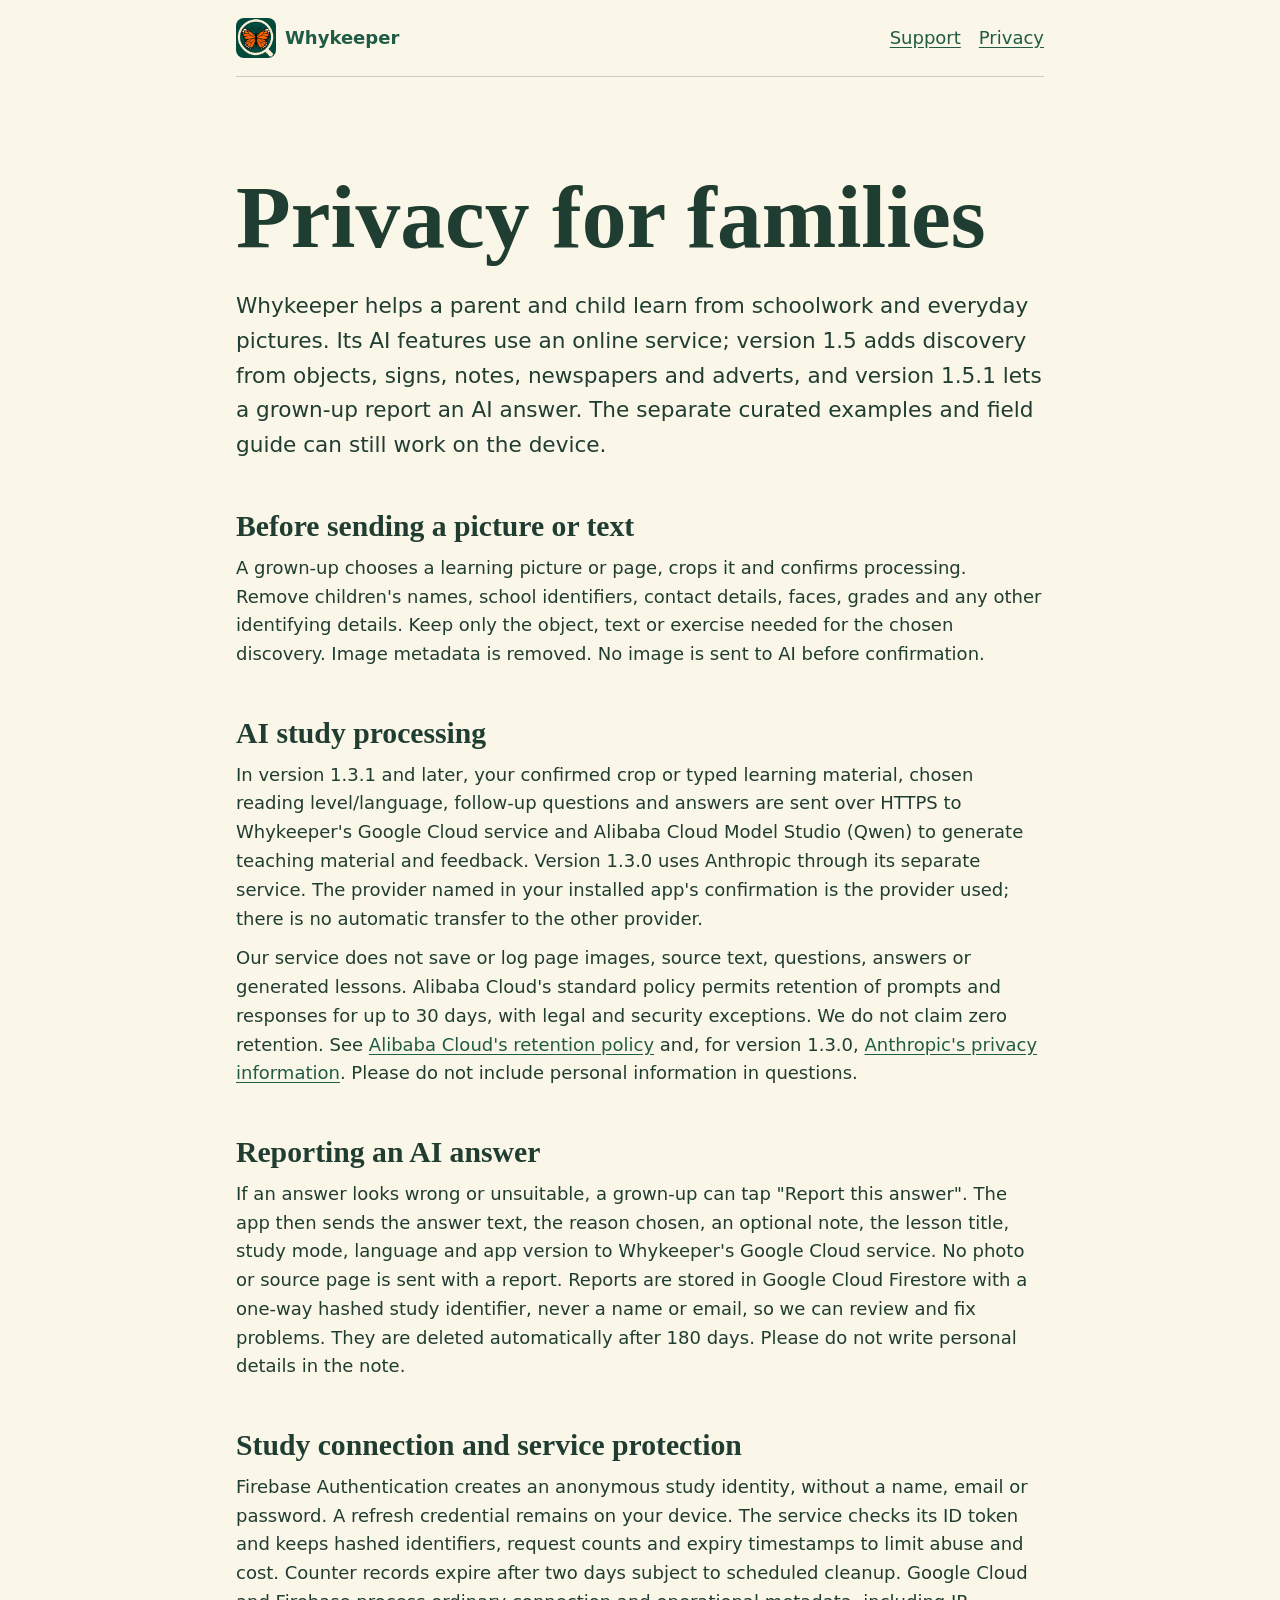
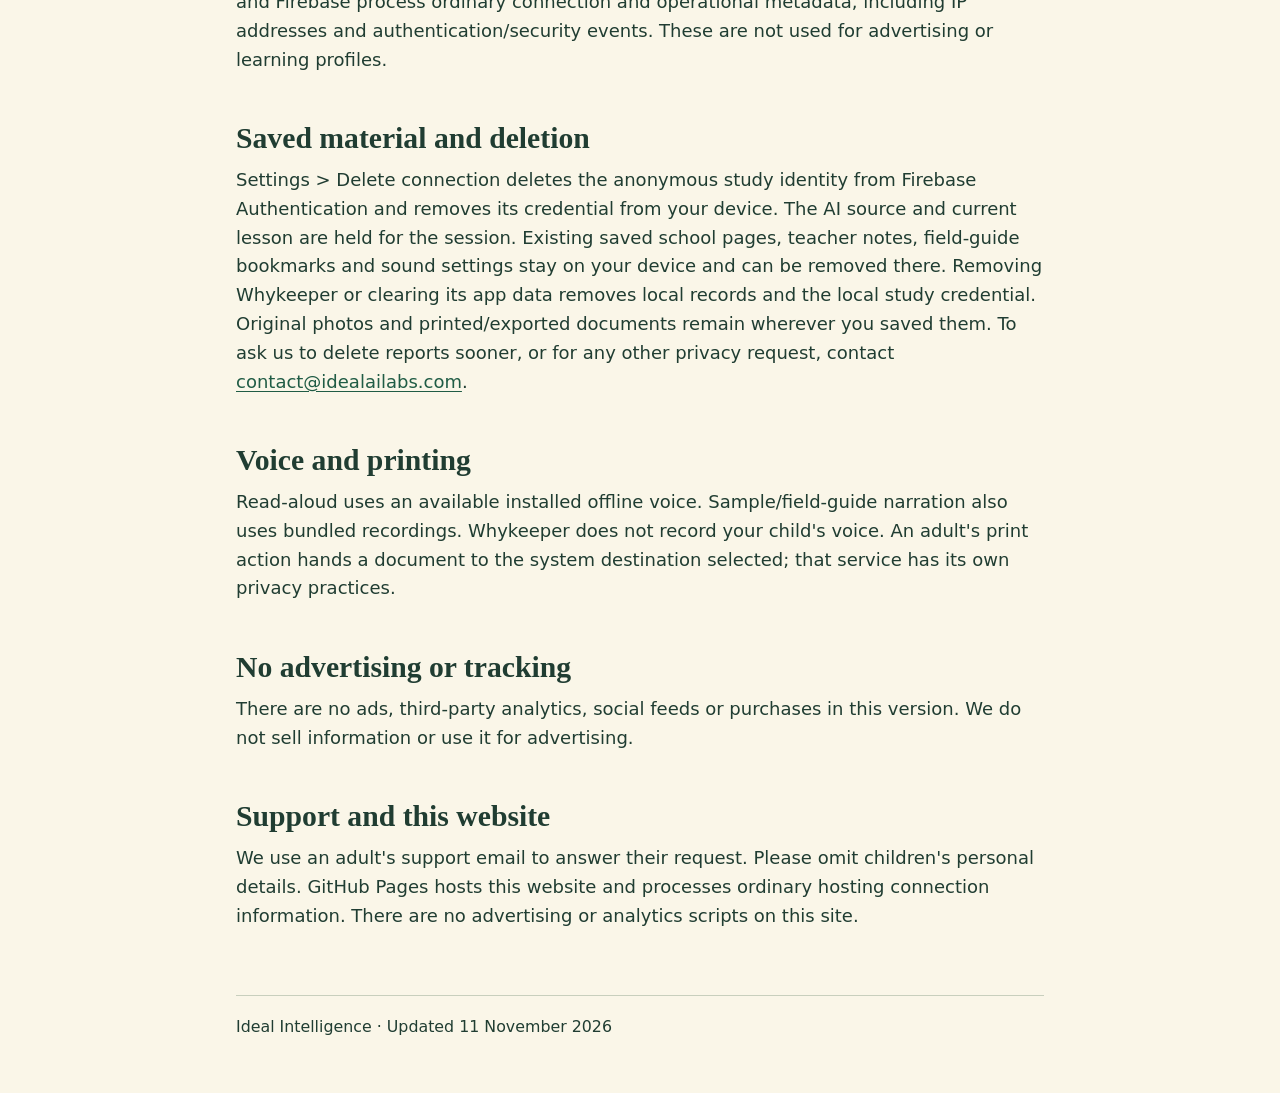
==== commit e2239672: "docs: disclose AI answer reports and the deletion route for 1.5.1 Co-Authored-By: Claude Opus 5.5 <n" ====
--- a/privacy.html
+++ b/privacy.html
@@ -8,15 +8,16 @@
 <body>
 <header><a href="./" aria-label="Whykeeper home"><img alt="" src="icon.png" width="40" height="40">Whykeeper</a><nav aria-label="For families"><a href="support.html">Support</a><a href="privacy.html">Privacy</a></nav></header>
 <main>
-<h1>Privacy for families</h1><p class="intro">Whykeeper helps a parent and child learn from schoolwork and everyday pictures. Its AI features use an online service; version 1.5 adds discovery from objects, signs, notes, newspapers and adverts. The separate curated examples and field guide can still work on the device.</p>
+<h1>Privacy for families</h1><p class="intro">Whykeeper helps a parent and child learn from schoolwork and everyday pictures. Its AI features use an online service; version 1.5 adds discovery from objects, signs, notes, newspapers and adverts, and version 1.5.1 lets a grown-up report an AI answer. The separate curated examples and field guide can still work on the device.</p>
 <h2>Before sending a picture or text</h2><p>A grown-up chooses a learning picture or page, crops it and confirms processing. Remove children's names, school identifiers, contact details, faces, grades and any other identifying details. Keep only the object, text or exercise needed for the chosen discovery. Image metadata is removed. No image is sent to AI before confirmation.</p>
 <h2>AI study processing</h2><p>In version 1.3.1 and later, your confirmed crop or typed learning material, chosen reading level/language, follow-up questions and answers are sent over HTTPS to Whykeeper's Google Cloud service and Alibaba Cloud Model Studio (Qwen) to generate teaching material and feedback. Version 1.3.0 uses Anthropic through its separate service. The provider named in your installed app's confirmation is the provider used; there is no automatic transfer to the other provider.</p><p>Our service does not save or log page images, source text, questions, answers or generated lessons. Alibaba Cloud's standard policy permits retention of prompts and responses for up to 30 days, with legal and security exceptions. We do not claim zero retention. See <a href="https://www.alibabacloud.com/help/en/model-studio/data-retention-policy">Alibaba Cloud's retention policy</a> and, for version 1.3.0, <a href="https://privacy.claude.com/">Anthropic's privacy information</a>. Please do not include personal information in questions.</p>
+<h2>Reporting an AI answer</h2><p>If an answer looks wrong or unsuitable, a grown-up can tap "Report this answer". The app then sends the answer text, the reason chosen, an optional note, the lesson title, study mode, language and app version to Whykeeper's Google Cloud service. No photo or source page is sent with a report. Reports are stored in Google Cloud Firestore with a one-way hashed study identifier, never a name or email, so we can review and fix problems. They are deleted automatically after 180 days. Please do not write personal details in the note.</p>
 <h2>Study connection and service protection</h2><p>Firebase Authentication creates an anonymous study identity, without a name, email or password. A refresh credential remains on your device. The service checks its ID token and keeps hashed identifiers, request counts and expiry timestamps to limit abuse and cost. Counter records expire after two days subject to scheduled cleanup. Google Cloud and Firebase process ordinary connection and operational metadata, including IP addresses and authentication/security events. These are not used for advertising or learning profiles.</p>
-<h2>Saved material and deletion</h2><p>The AI source and current lesson are held for the session. Existing saved school pages, teacher notes, field-guide bookmarks and sound settings stay on your device and can be removed there. Removing Whykeeper or clearing its app data removes local records and the local study credential. Original photos and printed/exported documents remain wherever you saved them. For a privacy request, contact <a href="mailto:contact@idealailabs.com">contact@idealailabs.com</a>.</p>
+<h2 id="deletion">Saved material and deletion</h2><p>Settings &gt; Delete connection deletes the anonymous study identity from Firebase Authentication and removes its credential from your device. The AI source and current lesson are held for the session. Existing saved school pages, teacher notes, field-guide bookmarks and sound settings stay on your device and can be removed there. Removing Whykeeper or clearing its app data removes local records and the local study credential. Original photos and printed/exported documents remain wherever you saved them. To ask us to delete reports sooner, or for any other privacy request, contact <a href="mailto:contact@idealailabs.com">contact@idealailabs.com</a>.</p>
 <h2>Voice and printing</h2><p>Read-aloud uses an available installed offline voice. Sample/field-guide narration also uses bundled recordings. Whykeeper does not record your child's voice. An adult's print action hands a document to the system destination selected; that service has its own privacy practices.</p>
 <h2>No advertising or tracking</h2><p>There are no ads, third-party analytics, social feeds or purchases in this version. We do not sell information or use it for advertising.</p>
 <h2>Support and this website</h2><p>We use an adult's support email to answer their request. Please omit children's personal details. GitHub Pages hosts this website and processes ordinary hosting connection information. There are no advertising or analytics scripts on this site.</p>
 </main>
-<footer>Ideal Intelligence · Updated 7 November 2026</footer>
+<footer>Ideal Intelligence · Updated 11 November 2026</footer>
 </body>
 </html>
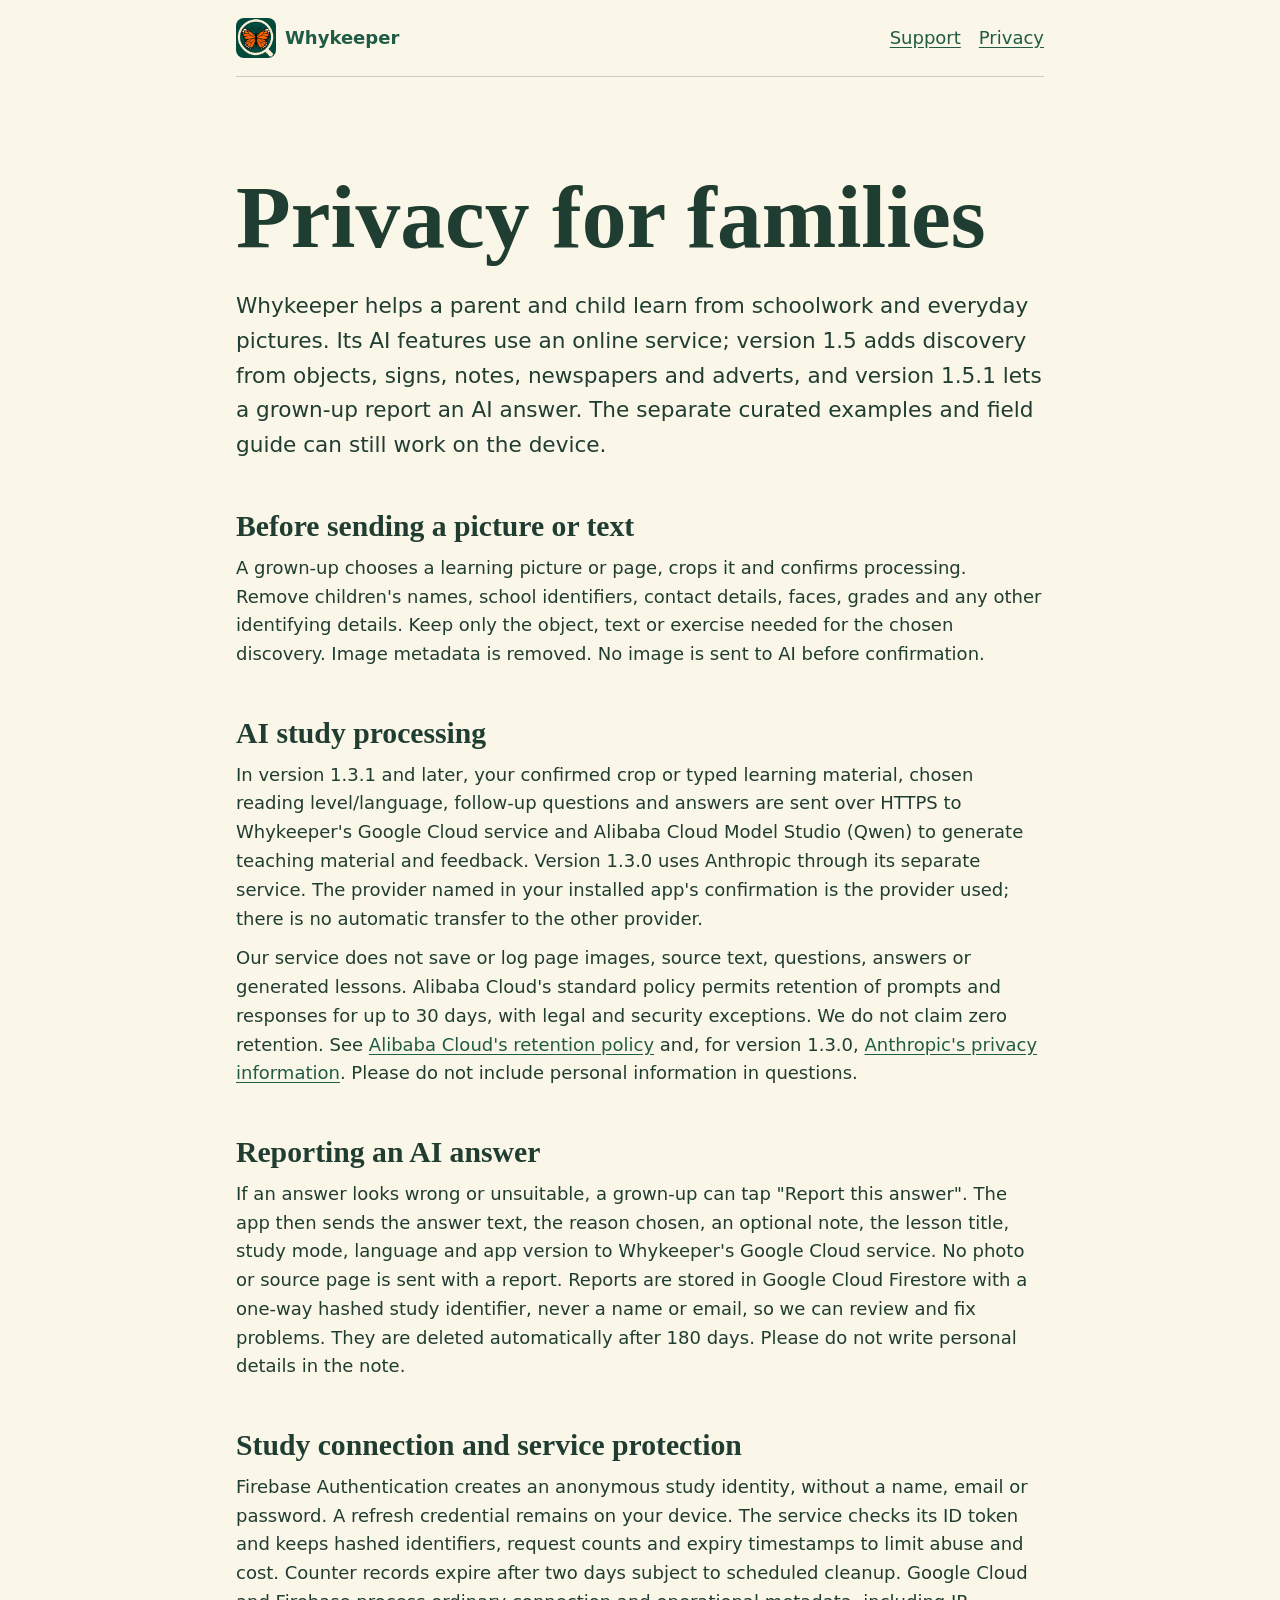
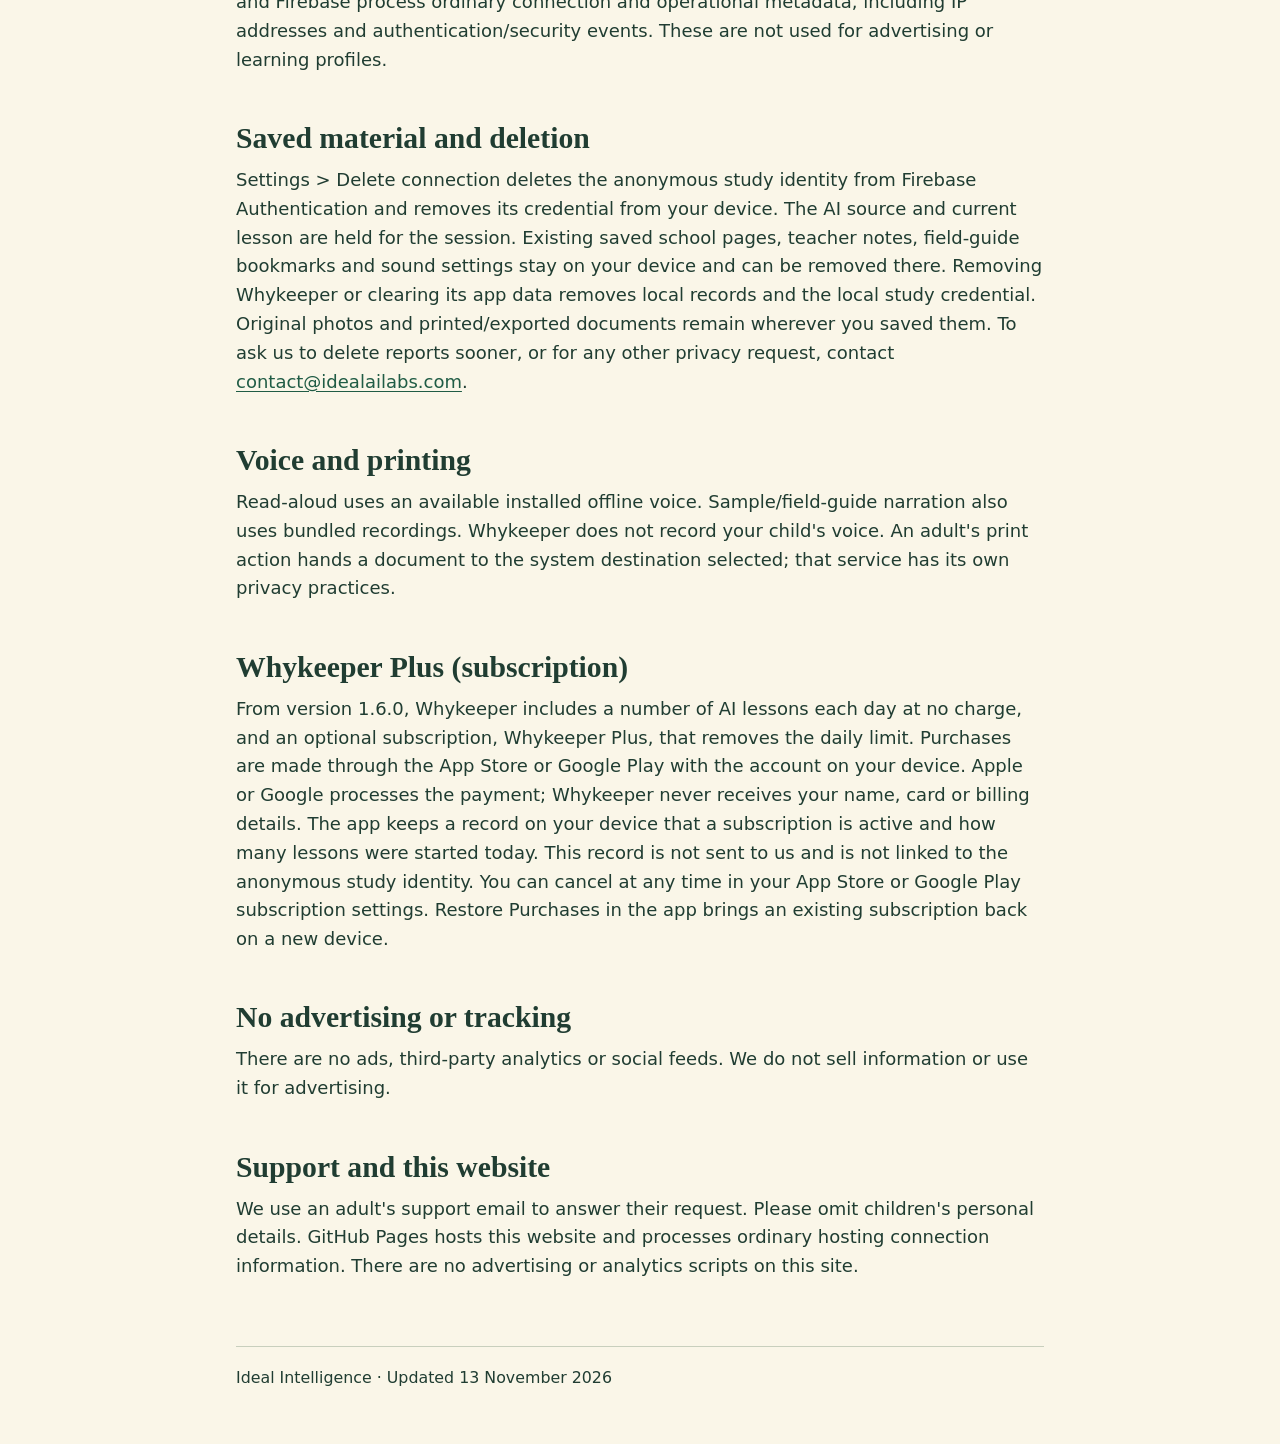
==== commit ec5b854d: "docs: describe Whykeeper Plus purchases for 1.6.0 Co-Authored-By: Claude Fable 5.2 <noreply@anthropi" ====
--- a/privacy.html
+++ b/privacy.html
@@ -15,9 +15,9 @@
 <h2>Study connection and service protection</h2><p>Firebase Authentication creates an anonymous study identity, without a name, email or password. A refresh credential remains on your device. The service checks its ID token and keeps hashed identifiers, request counts and expiry timestamps to limit abuse and cost. Counter records expire after two days subject to scheduled cleanup. Google Cloud and Firebase process ordinary connection and operational metadata, including IP addresses and authentication/security events. These are not used for advertising or learning profiles.</p>
 <h2 id="deletion">Saved material and deletion</h2><p>Settings &gt; Delete connection deletes the anonymous study identity from Firebase Authentication and removes its credential from your device. The AI source and current lesson are held for the session. Existing saved school pages, teacher notes, field-guide bookmarks and sound settings stay on your device and can be removed there. Removing Whykeeper or clearing its app data removes local records and the local study credential. Original photos and printed/exported documents remain wherever you saved them. To ask us to delete reports sooner, or for any other privacy request, contact <a href="mailto:contact@idealailabs.com">contact@idealailabs.com</a>.</p>
 <h2>Voice and printing</h2><p>Read-aloud uses an available installed offline voice. Sample/field-guide narration also uses bundled recordings. Whykeeper does not record your child's voice. An adult's print action hands a document to the system destination selected; that service has its own privacy practices.</p>
-<h2>No advertising or tracking</h2><p>There are no ads, third-party analytics, social feeds or purchases in this version. We do not sell information or use it for advertising.</p>
+<h2 id="plus">Whykeeper Plus (subscription)</h2><p>From version 1.6.0, Whykeeper includes a number of AI lessons each day at no charge, and an optional subscription, Whykeeper Plus, that removes the daily limit. Purchases are made through the App Store or Google Play with the account on your device. Apple or Google processes the payment; Whykeeper never receives your name, card or billing details. The app keeps a record on your device that a subscription is active and how many lessons were started today. This record is not sent to us and is not linked to the anonymous study identity. You can cancel at any time in your App Store or Google Play subscription settings. Restore Purchases in the app brings an existing subscription back on a new device.</p><h2>No advertising or tracking</h2><p>There are no ads, third-party analytics or social feeds. We do not sell information or use it for advertising.</p>
 <h2>Support and this website</h2><p>We use an adult's support email to answer their request. Please omit children's personal details. GitHub Pages hosts this website and processes ordinary hosting connection information. There are no advertising or analytics scripts on this site.</p>
 </main>
-<footer>Ideal Intelligence · Updated 11 November 2026</footer>
+<footer>Ideal Intelligence · Updated 13 November 2026</footer>
 </body>
 </html>
